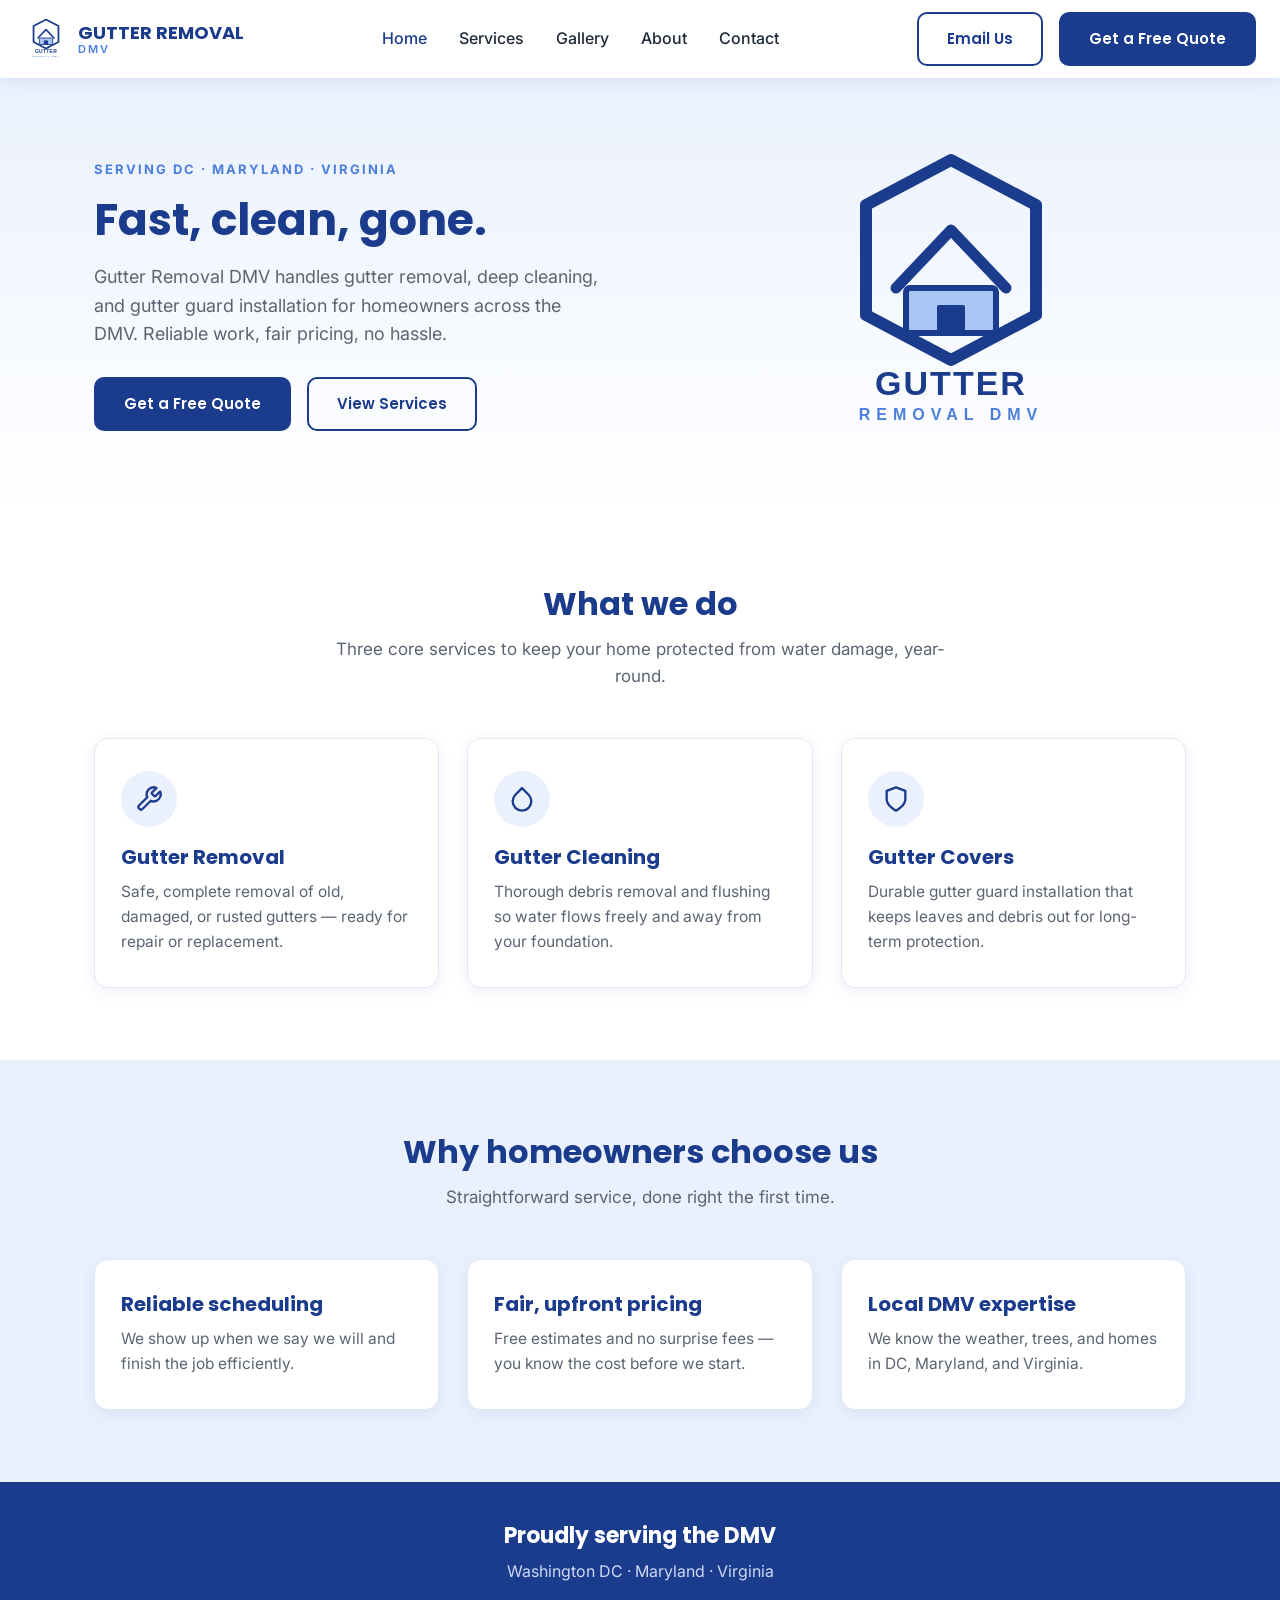
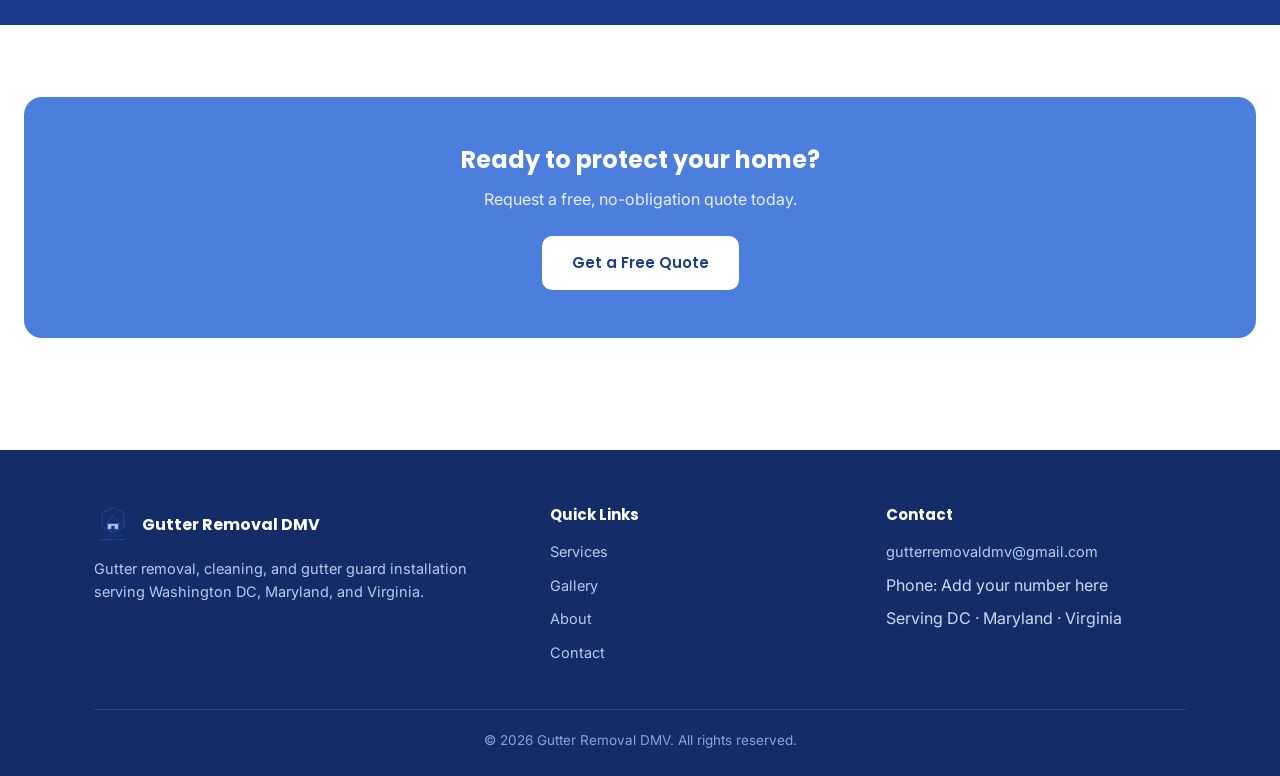
==== index.html @ 1d93d4c0 "Add files via upload" ====
<!DOCTYPE html>
<html lang="en">
<head>
<meta charset="UTF-8">
<meta name="viewport" content="width=device-width, initial-scale=1.0">
<title>Gutter Removal DMV | Gutter Removal, Cleaning & Covers in DC, MD, VA</title>
<meta name="description" content="Gutter Removal DMV provides gutter removal, cleaning, and gutter guard installation across Washington DC, Maryland, and Virginia. Get a free quote today.">
<link rel="icon" type="image/svg+xml" href="logo.svg">
<link rel="preconnect" href="https://fonts.googleapis.com">
<link href="https://fonts.googleapis.com/css2?family=Inter:wght@400;500;600&family=Poppins:wght@600;700&display=swap" rel="stylesheet">
<link rel="stylesheet" href="styles.css">
</head>
<body>

<header>
  <div class="nav-wrap">
    <a href="index.html" class="logo-link">
      <img src="logo.svg" alt="Gutter Removal DMV logo">
      <span class="logo-text">GUTTER REMOVAL<span>DMV</span></span>
    </a>
    <button class="menu-toggle" aria-label="Toggle menu">&#9776;</button>
    <nav id="primary-nav">
      <ul>
        <li><a href="index.html" class="active">Home</a></li>
        <li><a href="services.html">Services</a></li>
        <li><a href="gallery.html">Gallery</a></li>
        <li><a href="about.html">About</a></li>
        <li><a href="contact.html">Contact</a></li>
      </ul>
    </nav>
    <div class="nav-cta">
      <a href="mailto:gutterremovaldmv@gmail.com" class="btn btn-outline">Email Us</a>
      <a href="contact.html" class="btn btn-primary">Get a Free Quote</a>
    </div>
  </div>
</header>

<section class="hero">
  <div class="container hero-wrap">
    <div class="hero-content">
      <p class="eyebrow">Serving DC &middot; Maryland &middot; Virginia</p>
      <h1>Fast, clean, gone.</h1>
      <p class="lead">Gutter Removal DMV handles gutter removal, deep cleaning, and gutter guard installation for homeowners across the DMV. Reliable work, fair pricing, no hassle.</p>
      <div class="hero-actions">
        <a href="contact.html" class="btn btn-primary">Get a Free Quote</a>
        <a href="services.html" class="btn btn-outline">View Services</a>
      </div>
    </div>
    <div class="hero-logo">
      <img src="logo.svg" alt="Gutter Removal DMV logo">
    </div>
  </div>
</section>

<section>
  <div class="container">
    <div class="section-head">
      <h2>What we do</h2>
      <p>Three core services to keep your home protected from water damage, year-round.</p>
    </div>
    <div class="grid-3">
      <div class="card">
        <div class="icon-circle">
          <svg viewBox="0 0 24 24" fill="none" stroke="#1B3B8C" stroke-width="2" stroke-linecap="round" stroke-linejoin="round"><path d="M14.7 6.3a1 1 0 0 0 0 1.4l1.6 1.6a1 1 0 0 0 1.4 0l3.77-3.77a6 6 0 0 1-7.94 7.94l-6.91 6.91a2.12 2.12 0 0 1-3-3l6.91-6.91a6 6 0 0 1 7.94-7.94z"/></svg>
        </div>
        <h3>Gutter Removal</h3>
        <p>Safe, complete removal of old, damaged, or rusted gutters &mdash; ready for repair or replacement.</p>
      </div>
      <div class="card">
        <div class="icon-circle">
          <svg viewBox="0 0 24 24" fill="none" stroke="#1B3B8C" stroke-width="2" stroke-linecap="round" stroke-linejoin="round"><path d="M12 2.69l5.66 5.66a8 8 0 1 1-11.31 0z"/></svg>
        </div>
        <h3>Gutter Cleaning</h3>
        <p>Thorough debris removal and flushing so water flows freely and away from your foundation.</p>
      </div>
      <div class="card">
        <div class="icon-circle">
          <svg viewBox="0 0 24 24" fill="none" stroke="#1B3B8C" stroke-width="2" stroke-linecap="round" stroke-linejoin="round"><path d="M12 22s8-4 8-10V5l-8-3-8 3v7c0 6 8 10 8 10z"/></svg>
        </div>
        <h3>Gutter Covers</h3>
        <p>Durable gutter guard installation that keeps leaves and debris out for long-term protection.</p>
      </div>
    </div>
  </div>
</section>

<section class="bg-light">
  <div class="container">
    <div class="section-head">
      <h2>Why homeowners choose us</h2>
      <p>Straightforward service, done right the first time.</p>
    </div>
    <div class="grid-3">
      <div class="card">
        <h3>Reliable scheduling</h3>
        <p>We show up when we say we will and finish the job efficiently.</p>
      </div>
      <div class="card">
        <h3>Fair, upfront pricing</h3>
        <p>Free estimates and no surprise fees &mdash; you know the cost before we start.</p>
      </div>
      <div class="card">
        <h3>Local DMV expertise</h3>
        <p>We know the weather, trees, and homes in DC, Maryland, and Virginia.</p>
      </div>
    </div>
  </div>
</section>

<div class="area-strip">
  <div class="container">
    <h3>Proudly serving the DMV</h3>
    <p>Washington DC &middot; Maryland &middot; Virginia</p>
  </div>
</div>

<section>
  <div class="cta-banner">
    <h2>Ready to protect your home?</h2>
    <p>Request a free, no-obligation quote today.</p>
    <a href="contact.html" class="btn btn-primary">Get a Free Quote</a>
  </div>
</section>

<footer>
  <div class="container">
    <div class="footer-grid">
      <div>
        <div class="footer-logo"><img src="logo.svg" alt="Gutter Removal DMV logo"><span>Gutter Removal DMV</span></div>
        <p>Gutter removal, cleaning, and gutter guard installation serving Washington DC, Maryland, and Virginia.</p>
      </div>
      <div>
        <h4>Quick Links</h4>
        <ul>
          <li><a href="services.html">Services</a></li>
          <li><a href="gallery.html">Gallery</a></li>
          <li><a href="about.html">About</a></li>
          <li><a href="contact.html">Contact</a></li>
        </ul>
      </div>
      <div>
        <h4>Contact</h4>
        <ul>
          <li><a href="mailto:gutterremovaldmv@gmail.com">gutterremovaldmv@gmail.com</a></li>
          <li>Phone: Add your number here</li>
          <li>Serving DC &middot; Maryland &middot; Virginia</li>
        </ul>
      </div>
    </div>
    <div class="footer-bottom">&copy; <span id="year"></span> Gutter Removal DMV. All rights reserved.</div>
  </div>
</footer>
<script src="script.js"></script>
</body>
</html>
---- styles.css ----
:root {
  --navy: #1B3B8C;
  --navy-dark: #142c68;
  --blue: #4C7FDD;
  --light-blue: #EAF1FD;
  --pale-blue: #A9C6F5;
  --text: #1F2937;
  --muted: #5B6472;
  --white: #ffffff;
  --radius: 10px;
  --shadow: 0 4px 16px rgba(27, 59, 140, 0.08);
}

* { box-sizing: border-box; margin: 0; padding: 0; }

html { scroll-behavior: smooth; }

body {
  font-family: 'Inter', Arial, sans-serif;
  color: var(--text);
  background: var(--white);
  line-height: 1.6;
}

h1, h2, h3, h4 {
  font-family: 'Poppins', Arial, sans-serif;
  color: var(--navy);
  line-height: 1.25;
}

a { text-decoration: none; color: inherit; }
ul { list-style: none; }
img, svg { max-width: 100%; display: block; }

.container {
  max-width: 1140px;
  margin: 0 auto;
  padding: 0 24px;
}

/* Header */
header {
  position: sticky;
  top: 0;
  background: var(--white);
  box-shadow: var(--shadow);
  z-index: 100;
}

.nav-wrap {
  display: flex;
  align-items: center;
  justify-content: space-between;
  padding: 12px 24px;
}

.logo-link {
  display: flex;
  align-items: center;
  gap: 10px;
}

.logo-link img { width: 44px; height: auto; }

.logo-text {
  font-family: 'Poppins', Arial, sans-serif;
  font-weight: 700;
  color: var(--navy);
  font-size: 18px;
  line-height: 1.1;
}

.logo-text span {
  display: block;
  font-family: 'Inter', Arial, sans-serif;
  font-weight: 600;
  font-size: 11px;
  letter-spacing: 2px;
  color: var(--blue);
}

nav ul {
  display: flex;
  gap: 32px;
  align-items: center;
}

nav a {
  font-weight: 500;
  color: var(--text);
}

nav a:hover, nav a.active { color: var(--navy); }

.nav-cta { display: flex; align-items: center; gap: 16px; }

.menu-toggle {
  display: none;
  background: none;
  border: none;
  font-size: 26px;
  color: var(--navy);
  cursor: pointer;
}

/* Buttons */
.btn {
  display: inline-block;
  padding: 13px 28px;
  border-radius: var(--radius);
  font-weight: 600;
  font-family: 'Poppins', Arial, sans-serif;
  font-size: 15px;
  cursor: pointer;
  border: 2px solid transparent;
  transition: all 0.15s ease;
}

.btn-primary { background: var(--navy); color: var(--white); }
.btn-primary:hover { background: var(--navy-dark); }

.btn-outline { border-color: var(--navy); color: var(--navy); background: transparent; }
.btn-outline:hover { background: var(--navy); color: var(--white); }

/* Hero */
.hero {
  background: linear-gradient(180deg, var(--light-blue) 0%, var(--white) 100%);
  padding: 72px 0;
}

.hero-wrap {
  display: flex;
  align-items: center;
  gap: 48px;
}

.hero-content { flex: 1.1; }
.hero-logo { flex: 0.9; text-align: center; }
.hero-logo img { width: 300px; margin: 0 auto; }

.eyebrow {
  color: var(--blue);
  font-weight: 700;
  letter-spacing: 2px;
  font-size: 13px;
  text-transform: uppercase;
}

.hero h1 { font-size: 44px; margin: 12px 0 16px; }
.hero p.lead { font-size: 18px; color: var(--muted); margin-bottom: 28px; max-width: 46ch; }
.hero-actions { display: flex; gap: 16px; flex-wrap: wrap; }

/* Sections */
section { padding: 72px 0; }
.section-head { text-align: center; max-width: 640px; margin: 0 auto 48px; }
.section-head h2 { font-size: 32px; margin-bottom: 12px; }
.section-head p { color: var(--muted); font-size: 17px; }

.bg-light { background: var(--light-blue); }

/* Cards grid */
.grid-3 { display: grid; grid-template-columns: repeat(3, 1fr); gap: 28px; }
.grid-2 { display: grid; grid-template-columns: repeat(2, 1fr); gap: 28px; }

.card {
  background: var(--white);
  border: 1px solid #e3e9f7;
  border-radius: 14px;
  padding: 32px 26px;
  box-shadow: var(--shadow);
}

.card .icon-circle {
  width: 56px;
  height: 56px;
  border-radius: 50%;
  background: var(--light-blue);
  display: flex;
  align-items: center;
  justify-content: center;
  margin-bottom: 18px;
}

.card .icon-circle svg { width: 28px; height: 28px; }

.card h3 { font-size: 20px; margin-bottom: 10px; }
.card p { color: var(--muted); font-size: 15.5px; }

/* Service area strip */
.area-strip {
  background: var(--navy);
  color: var(--white);
  padding: 40px 0;
  text-align: center;
}

.area-strip h3 { color: var(--white); font-size: 22px; margin-bottom: 10px; }
.area-strip p { color: #cdd9f7; }

/* CTA banner */
.cta-banner {
  background: var(--blue);
  border-radius: 18px;
  padding: 48px;
  text-align: center;
  color: var(--white);
  margin: 0 24px;
}

.cta-banner h2 { color: var(--white); margin-bottom: 12px; }
.cta-banner p { color: #eaf1ff; margin-bottom: 24px; }
.cta-banner .btn-primary { background: var(--white); color: var(--navy); }
.cta-banner .btn-primary:hover { background: var(--light-blue); }

/* Footer */
footer {
  background: var(--navy-dark);
  color: #cdd9f7;
  padding: 56px 0 24px;
  margin-top: 40px;
}

.footer-grid {
  display: grid;
  grid-template-columns: 1.4fr 1fr 1fr;
  gap: 36px;
  margin-bottom: 36px;
}

.footer-grid h4 { color: var(--white); font-size: 15px; margin-bottom: 14px; }
.footer-grid p, .footer-grid a { color: #b9c9ee; font-size: 14.5px; }
.footer-grid li { margin-bottom: 8px; }
.footer-grid a:hover { color: var(--white); }

.footer-logo { display: flex; align-items: center; gap: 10px; margin-bottom: 14px; }
.footer-logo img { width: 38px; }
.footer-logo span { color: var(--white); font-family: 'Poppins', Arial, sans-serif; font-weight: 700; }

.footer-bottom {
  border-top: 1px solid #2a4590;
  padding-top: 20px;
  text-align: center;
  font-size: 13.5px;
  color: #8fa3d6;
}

/* Gallery */
.gallery-grid { display: grid; grid-template-columns: repeat(2, 1fr); gap: 28px; }

.ba-pair { display: grid; grid-template-columns: 1fr 1fr; gap: 12px; }

.ba-tile {
  aspect-ratio: 4/3;
  border-radius: var(--radius);
  background: var(--light-blue);
  border: 2px dashed var(--pale-blue);
  display: flex;
  flex-direction: column;
  align-items: center;
  justify-content: center;
  gap: 8px;
  color: var(--blue);
  font-weight: 600;
  font-size: 14px;
}

.ba-tile svg { width: 36px; height: 36px; }
.ba-caption { text-align: center; margin-top: 10px; color: var(--muted); font-size: 14.5px; }

/* Contact */
.contact-wrap { display: grid; grid-template-columns: 1fr 1.2fr; gap: 48px; }

.contact-info .item { display: flex; gap: 14px; margin-bottom: 24px; align-items: flex-start; }
.contact-info .icon-circle { flex-shrink: 0; }
.contact-info h4 { font-size: 16px; margin-bottom: 4px; }
.contact-info p, .contact-info a { color: var(--muted); }
.contact-info a:hover { color: var(--navy); }

form { display: flex; flex-direction: column; gap: 16px; }

.form-row { display: grid; grid-template-columns: 1fr 1fr; gap: 16px; }

label { font-size: 14px; font-weight: 600; margin-bottom: 6px; display: block; color: var(--text); }

input, select, textarea {
  width: 100%;
  padding: 12px 14px;
  border: 1.5px solid #dbe4f7;
  border-radius: 8px;
  font-family: inherit;
  font-size: 15px;
  color: var(--text);
}

input:focus, select:focus, textarea:focus {
  outline: none;
  border-color: var(--blue);
}

textarea { resize: vertical; min-height: 110px; }

/* Page hero (inner pages) */
.page-hero {
  background: var(--light-blue);
  padding: 56px 0;
  text-align: center;
}

.page-hero h1 { font-size: 36px; }
.page-hero p { color: var(--muted); margin-top: 10px; }

/* Responsive */
@media (max-width: 900px) {
  .hero-wrap { flex-direction: column-reverse; text-align: center; }
  .hero p.lead { margin-left: auto; margin-right: auto; }
  .hero-actions { justify-content: center; }
  .grid-3 { grid-template-columns: 1fr; }
  .grid-2 { grid-template-columns: 1fr; }
  .gallery-grid { grid-template-columns: 1fr; }
  .footer-grid { grid-template-columns: 1fr; }
  .contact-wrap { grid-template-columns: 1fr; }
  .form-row { grid-template-columns: 1fr; }

  nav { position: fixed; top: 68px; left: 0; right: 0; background: var(--white); box-shadow: var(--shadow); flex-direction: column; padding: 16px 24px; display: none; }
  nav.open { display: block; }
  nav ul { flex-direction: column; gap: 18px; align-items: flex-start; }
  .nav-cta .btn-outline { display: none; }
  .menu-toggle { display: block; }
}
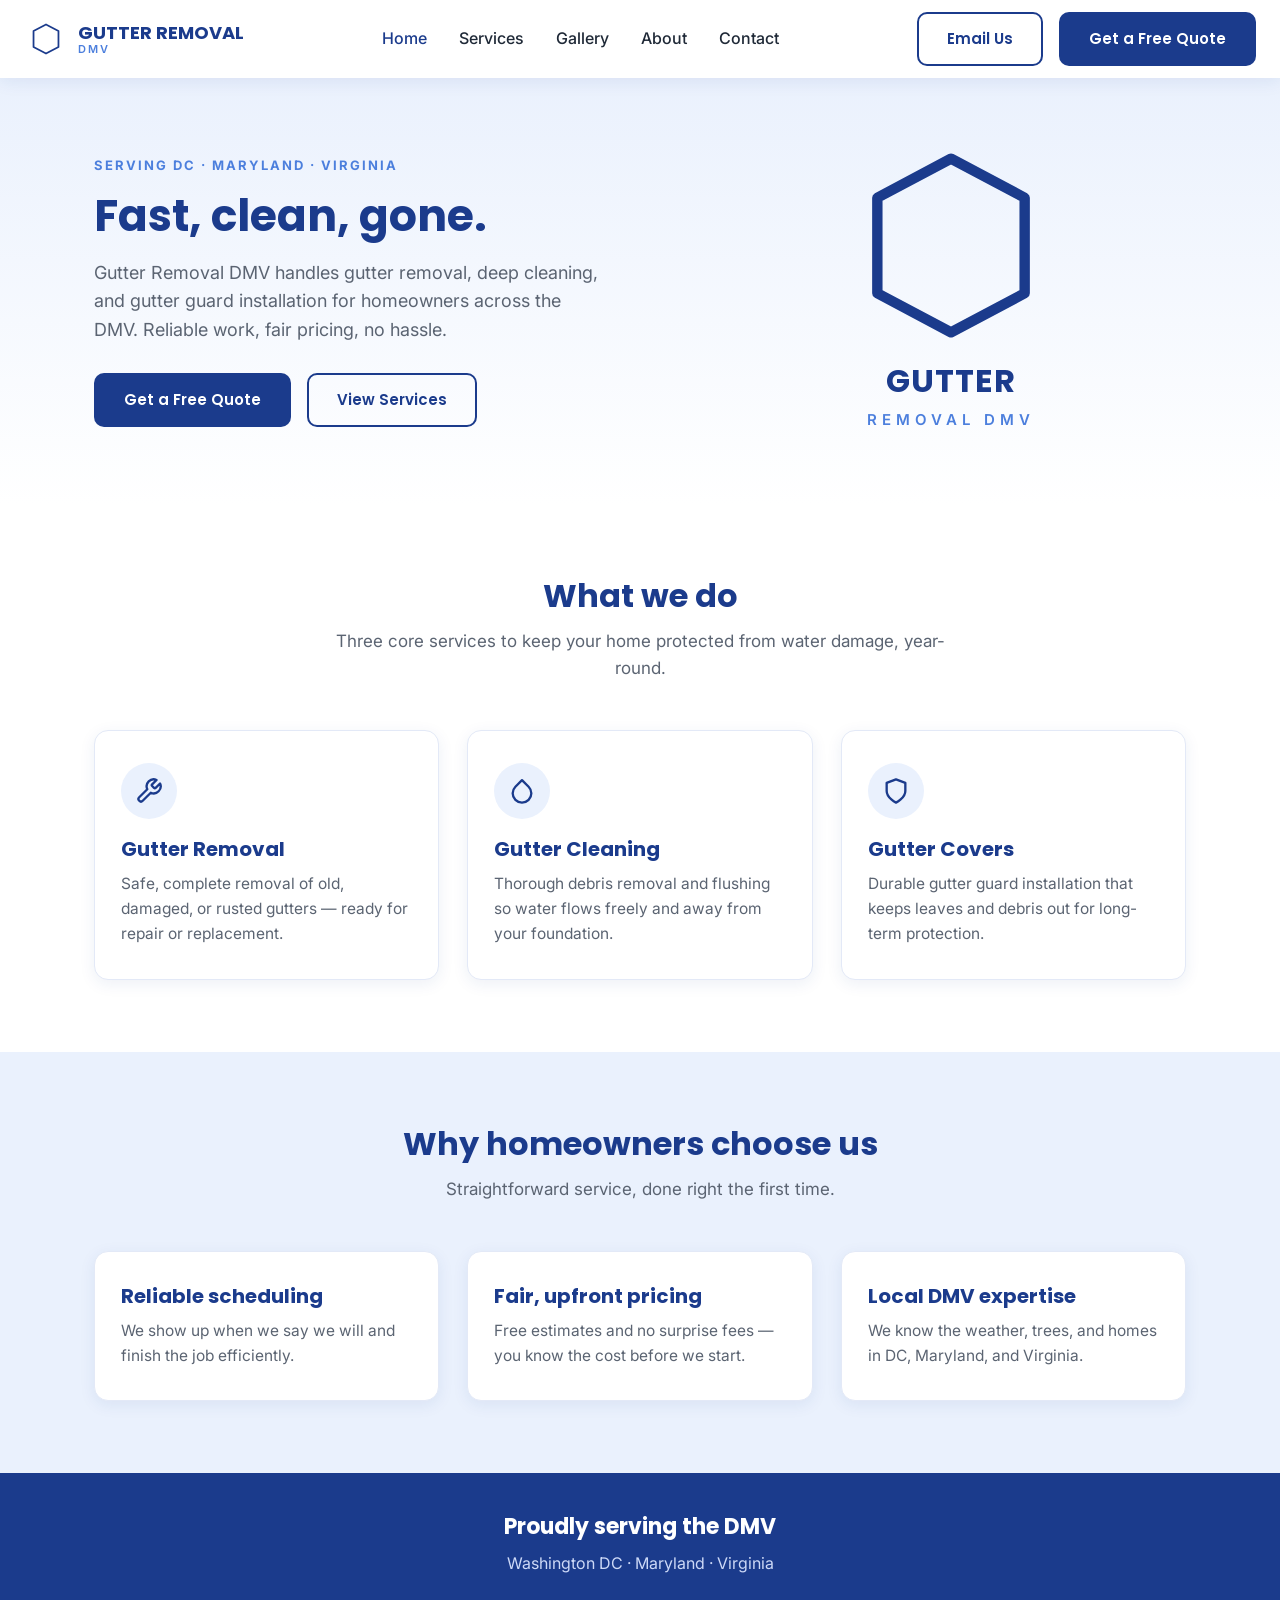
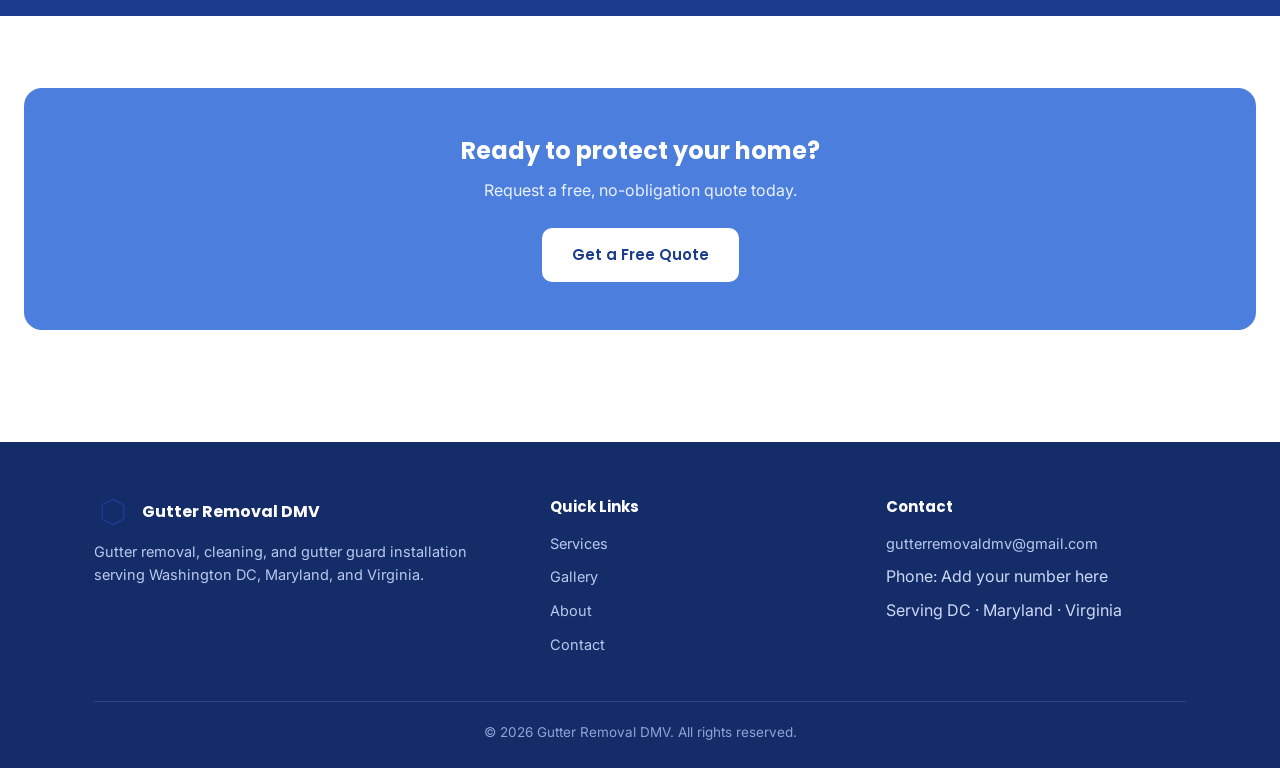
==== commit 2e2eb88d: "Remove baked-in text from logo, use real HTML text instead" ====
--- a/index.html
+++ b/index.html
@@ -48,6 +48,10 @@
     </div>
     <div class="hero-logo">
       <img src="logo.svg" alt="Gutter Removal DMV logo">
+      <div class="hero-logo-text">
+        <div class="hero-logo-title">GUTTER</div>
+        <div class="hero-logo-sub">REMOVAL DMV</div>
+      </div>
     </div>
   </div>
 </section>
--- a/styles.css
+++ b/styles.css
@@ -136,7 +136,24 @@
 
 .hero-content { flex: 1.1; }
 .hero-logo { flex: 0.9; text-align: center; }
-.hero-logo img { width: 300px; margin: 0 auto; }
+.hero-logo img { width: 260px; margin: 0 auto; }
+
+.hero-logo-text { margin-top: 14px; }
+.hero-logo-title {
+  font-family: 'Poppins', Arial, sans-serif;
+  font-weight: 700;
+  font-size: 32px;
+  letter-spacing: 1px;
+  color: var(--navy);
+}
+.hero-logo-sub {
+  font-family: 'Inter', Arial, sans-serif;
+  font-weight: 600;
+  font-size: 15px;
+  letter-spacing: 5px;
+  color: var(--blue);
+  margin-top: 2px;
+}
 
 .eyebrow {
   color: var(--blue);
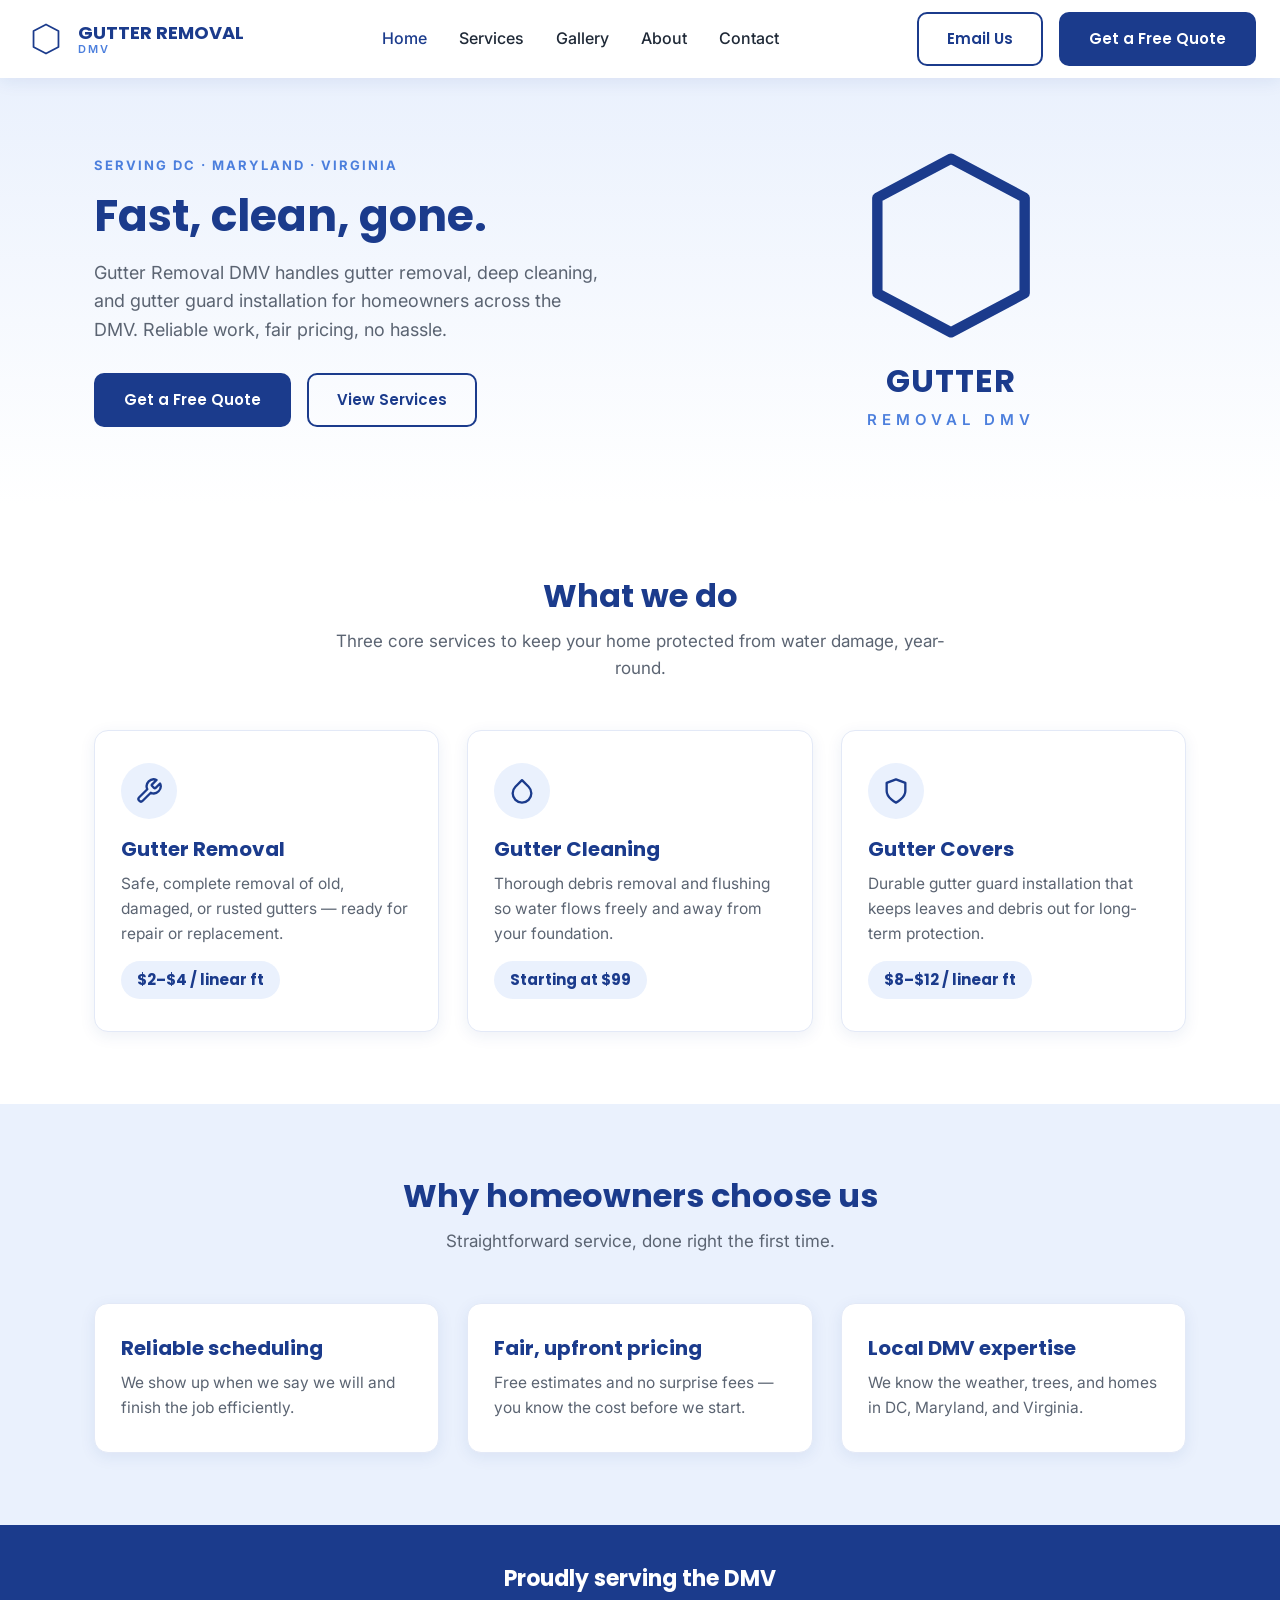
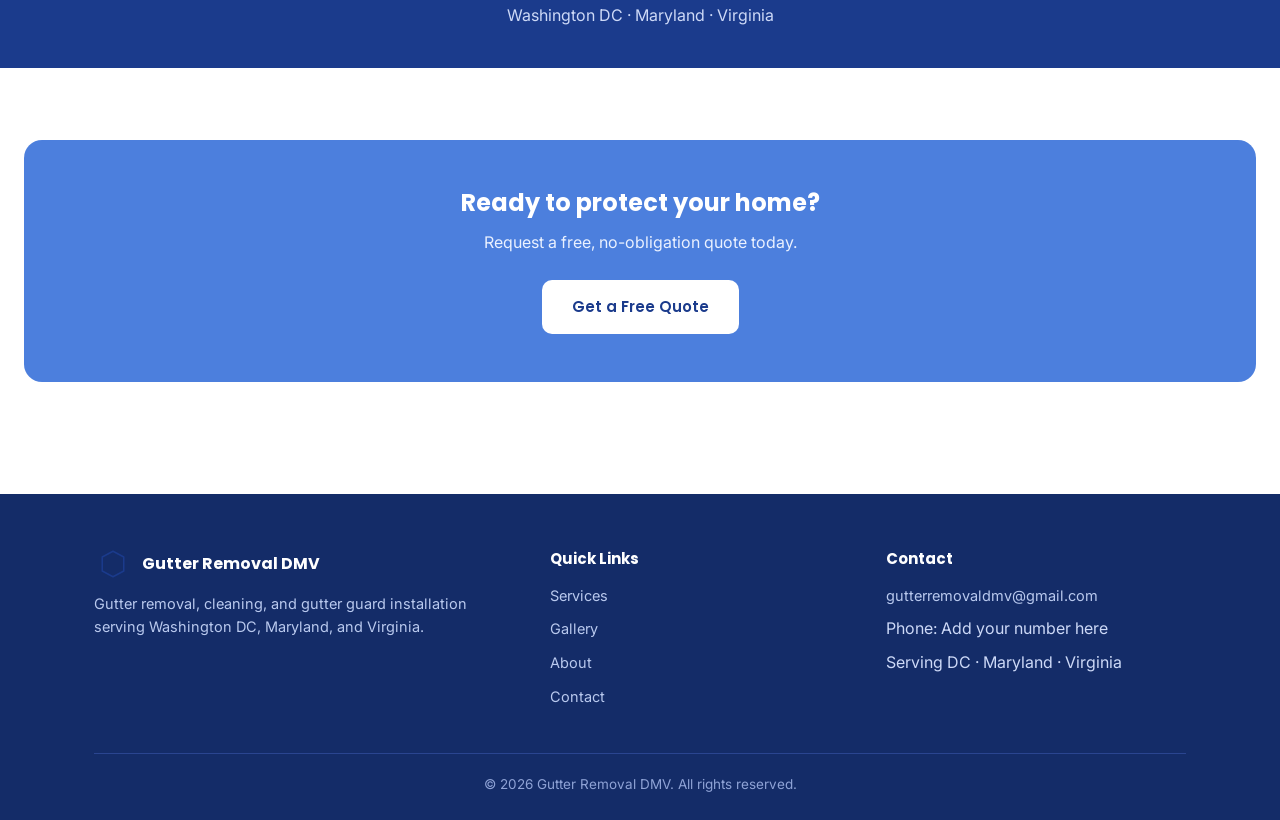
==== commit 12edd963: "Add pricing" ====
--- a/index.html
+++ b/index.html
@@ -8,7 +8,7 @@
 <link rel="icon" type="image/svg+xml" href="logo.svg">
 <link rel="preconnect" href="https://fonts.googleapis.com">
 <link href="https://fonts.googleapis.com/css2?family=Inter:wght@400;500;600&family=Poppins:wght@600;700&display=swap" rel="stylesheet">
-<link rel="stylesheet" href="styles.css">
+<link rel="stylesheet" href="styles.css?v=3">
 </head>
 <body>
 
@@ -69,6 +69,7 @@
         </div>
         <h3>Gutter Removal</h3>
         <p>Safe, complete removal of old, damaged, or rusted gutters &mdash; ready for repair or replacement.</p>
+        <div class="price-tag" style="margin-top:14px; margin-bottom:0;">$2&ndash;$4 / linear ft</div>
       </div>
       <div class="card">
         <div class="icon-circle">
@@ -76,6 +77,7 @@
         </div>
         <h3>Gutter Cleaning</h3>
         <p>Thorough debris removal and flushing so water flows freely and away from your foundation.</p>
+        <div class="price-tag" style="margin-top:14px; margin-bottom:0;">Starting at $99</div>
       </div>
       <div class="card">
         <div class="icon-circle">
@@ -83,6 +85,7 @@
         </div>
         <h3>Gutter Covers</h3>
         <p>Durable gutter guard installation that keeps leaves and debris out for long-term protection.</p>
+        <div class="price-tag" style="margin-top:14px; margin-bottom:0;">$8&ndash;$12 / linear ft</div>
       </div>
     </div>
   </div>
@@ -154,6 +157,6 @@
     <div class="footer-bottom">&copy; <span id="year"></span> Gutter Removal DMV. All rights reserved.</div>
   </div>
 </footer>
-<script src="script.js"></script>
+<script src="script.js?v=2"></script>
 </body>
 </html>
--- a/styles.css
+++ b/styles.css
@@ -187,6 +187,27 @@
   box-shadow: var(--shadow);
 }
 
+.price-tag {
+  display: inline-block;
+  background: var(--light-blue);
+  color: var(--navy);
+  font-family: 'Poppins', Arial, sans-serif;
+  font-weight: 700;
+  font-size: 15px;
+  padding: 7px 16px;
+  border-radius: 20px;
+  margin-bottom: 16px;
+}
+
+.price-tag-sub {
+  display: block;
+  font-family: 'Inter', Arial, sans-serif;
+  font-weight: 500;
+  font-size: 12.5px;
+  color: var(--muted);
+  margin-top: 6px;
+}
+
 .card .icon-circle {
   width: 56px;
   height: 56px;
@@ -198,7 +219,7 @@
   margin-bottom: 18px;
 }
 
-.card .icon-circle svg { width: 28px; height: 28px; }
+.icon-circle svg { width: 28px; height: 28px; flex-shrink: 0; }
 
 .card h3 { font-size: 20px; margin-bottom: 10px; }
 .card p { color: var(--muted); font-size: 15.5px; }
@@ -270,18 +291,10 @@
   aspect-ratio: 4/3;
   border-radius: var(--radius);
   background: var(--light-blue);
-  border: 2px dashed var(--pale-blue);
-  display: flex;
-  flex-direction: column;
-  align-items: center;
-  justify-content: center;
-  gap: 8px;
-  color: var(--blue);
-  font-weight: 600;
-  font-size: 14px;
-}
-
-.ba-tile svg { width: 36px; height: 36px; }
+  overflow: hidden;
+}
+
+.ba-img { width: 100%; height: 100%; object-fit: cover; display: block; }
 .ba-caption { text-align: center; margin-top: 10px; color: var(--muted); font-size: 14.5px; }
 
 /* Contact */
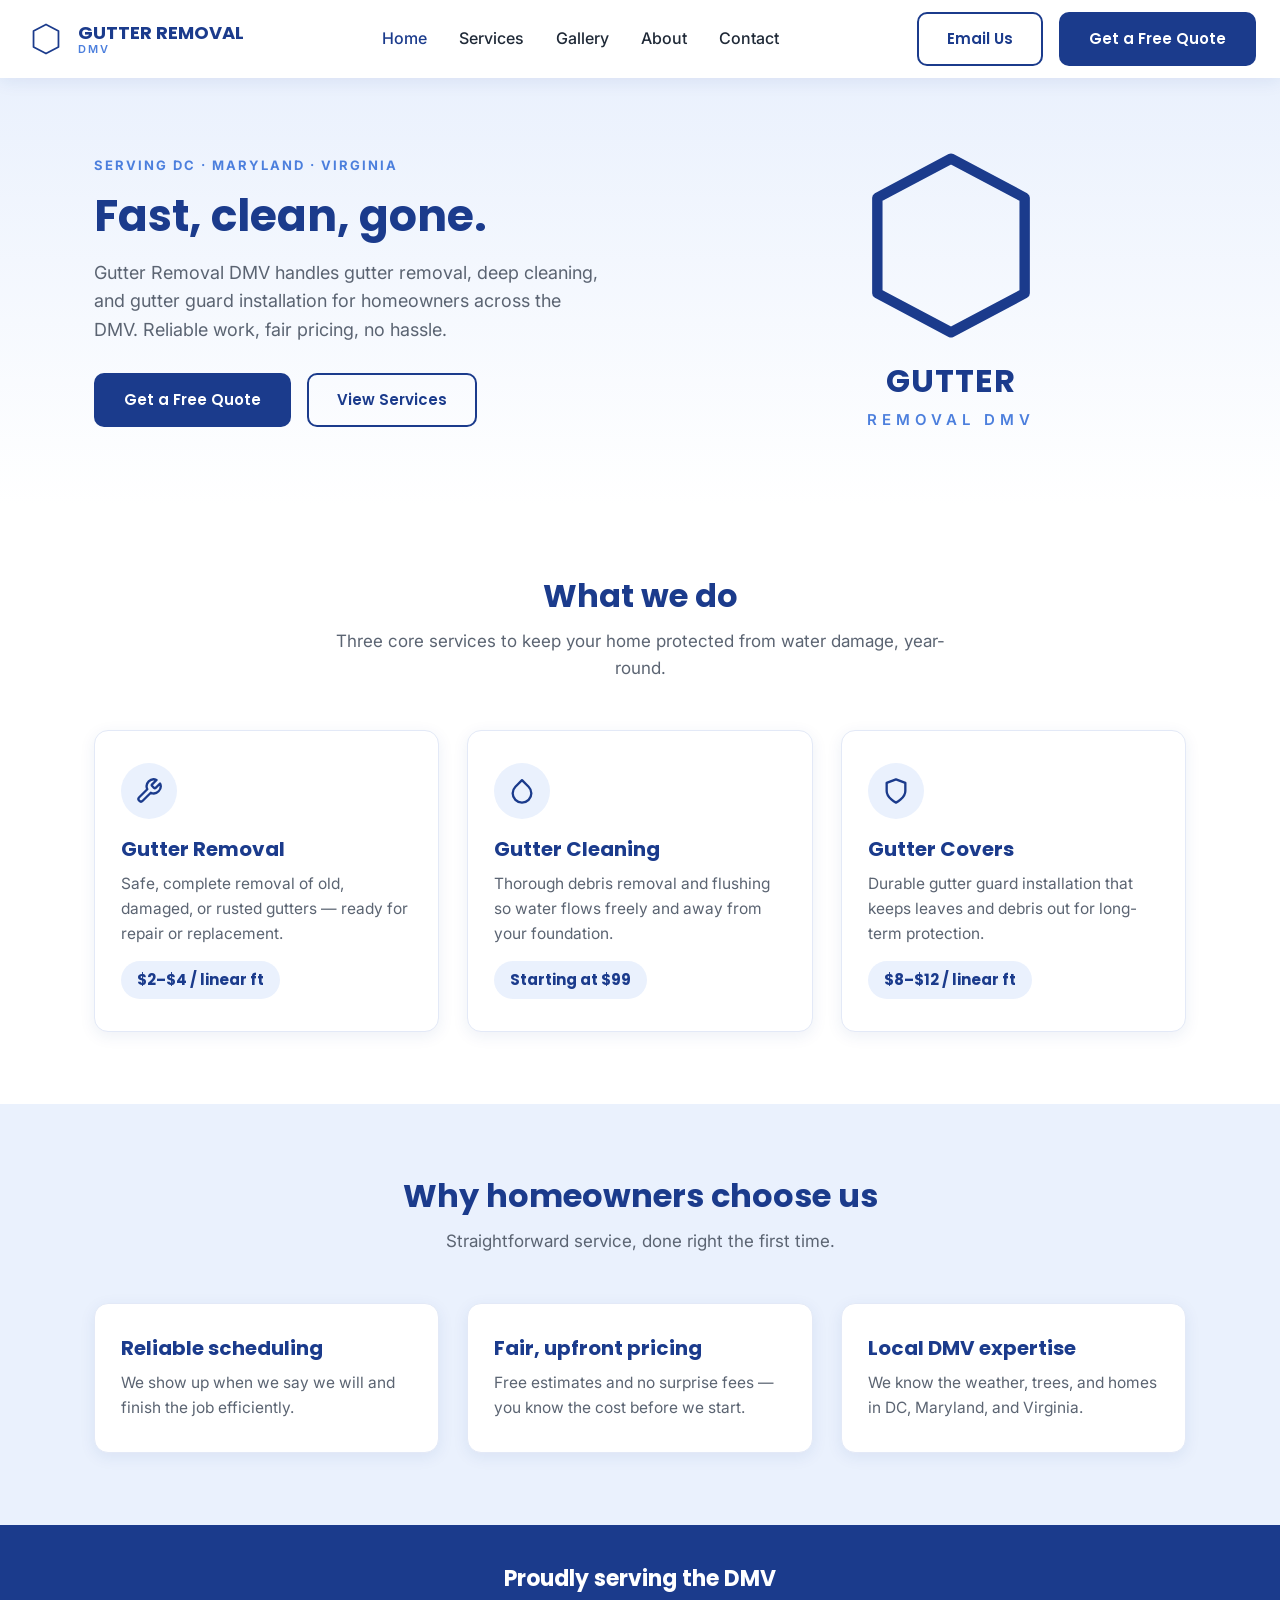
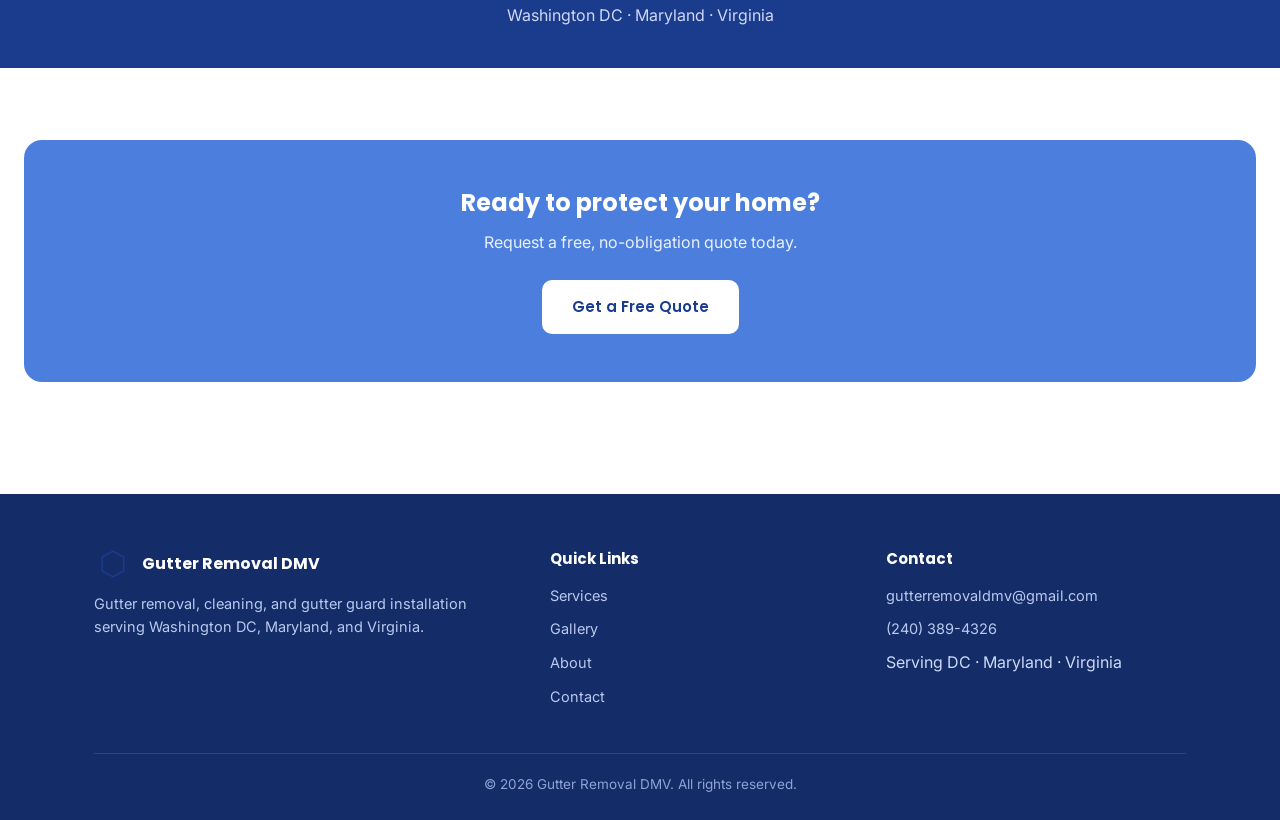
==== commit 6672b1a2: "Add phone number" ====
--- a/index.html
+++ b/index.html
@@ -149,7 +149,7 @@
         <h4>Contact</h4>
         <ul>
           <li><a href="mailto:gutterremovaldmv@gmail.com">gutterremovaldmv@gmail.com</a></li>
-          <li>Phone: Add your number here</li>
+          <li><a href="tel:+12403894326">(240) 389-4326</a></li>
           <li>Serving DC &middot; Maryland &middot; Virginia</li>
         </ul>
       </div>
